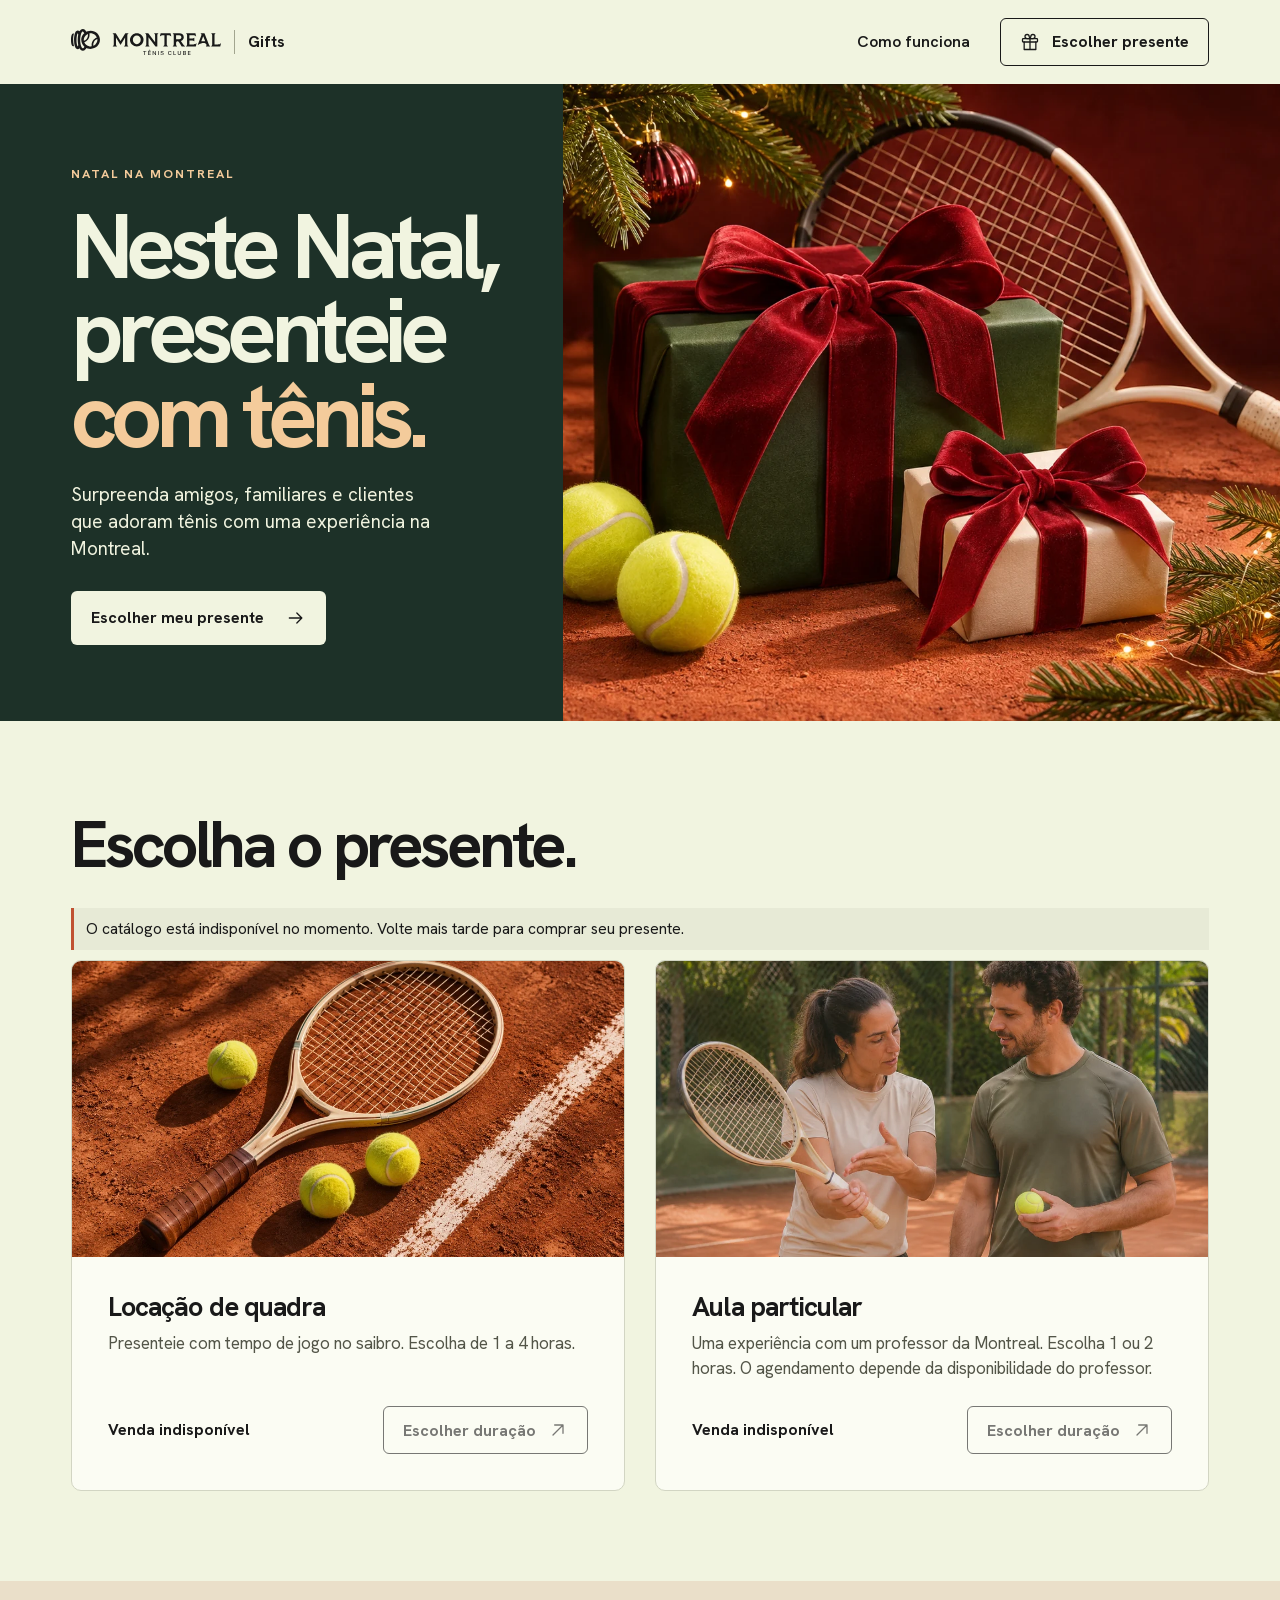
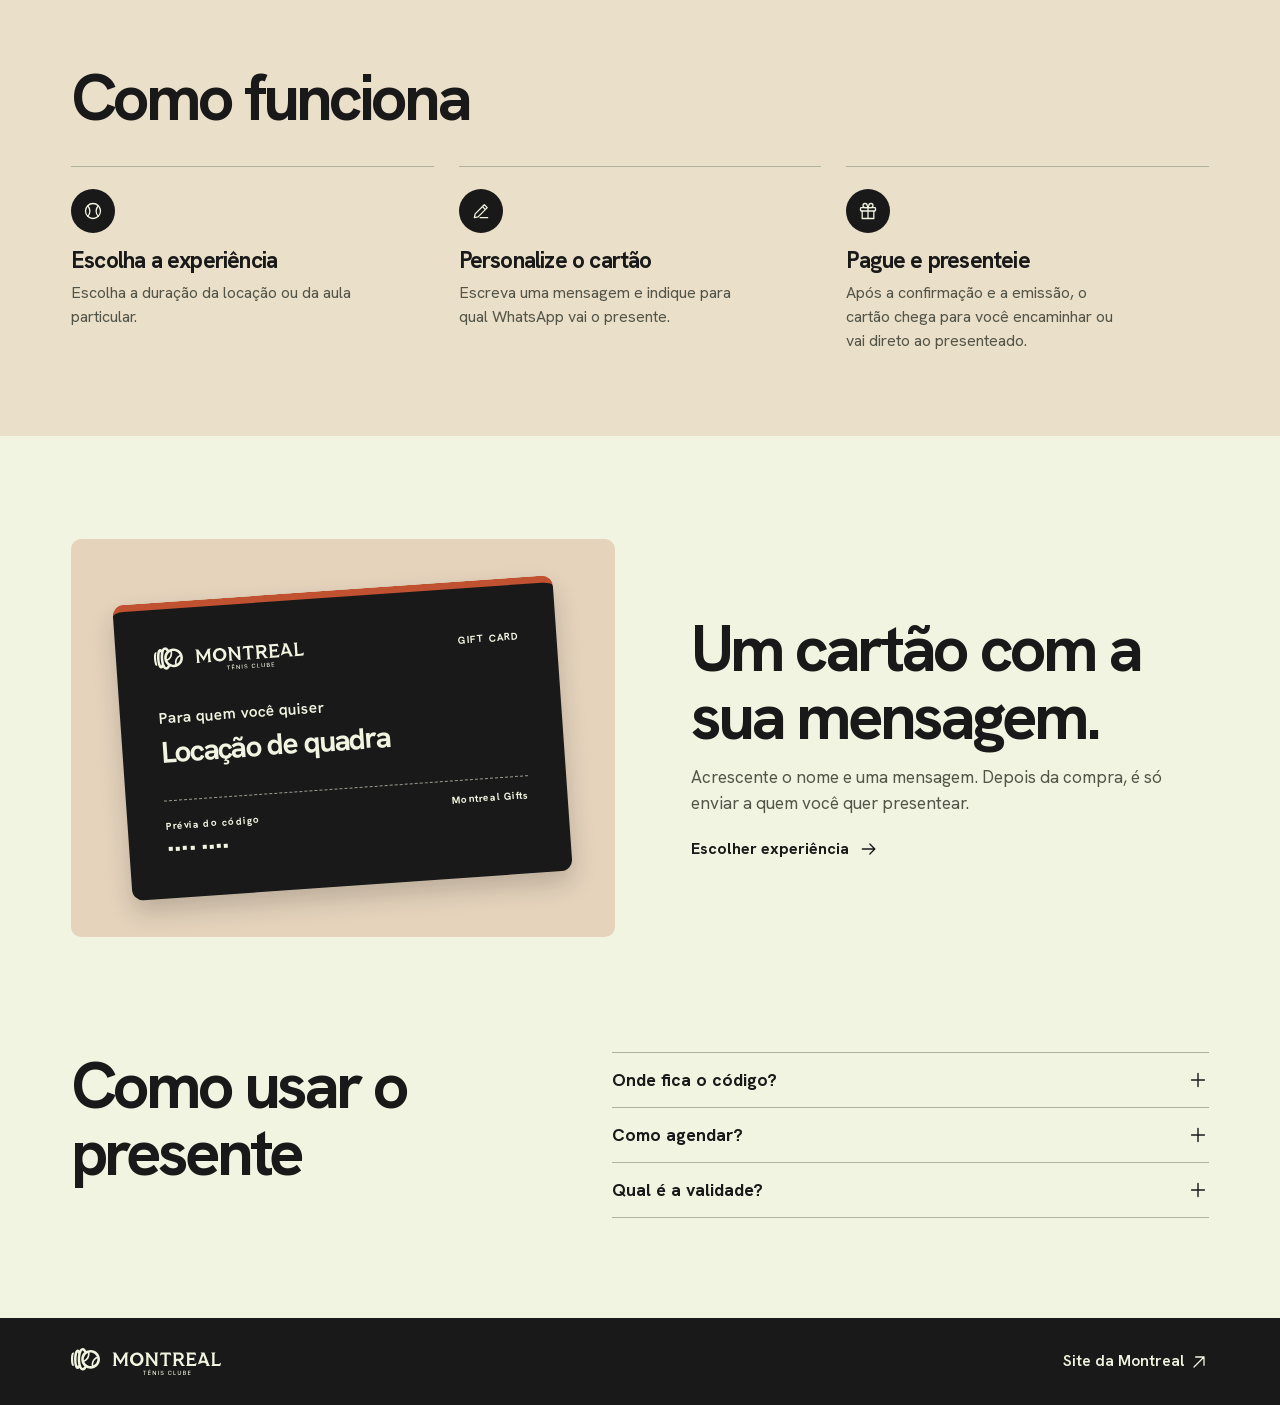
==== index.html @ d55b8c25 "Publica Montreal Gifts conectado ao Supabase" ====
<!doctype html>
<html lang="pt-BR">
<head>
  <meta charset="utf-8">
  <meta name="viewport" content="width=device-width, initial-scale=1">
  <meta name="referrer" content="no-referrer">
  <meta name="description" content="Presenteie com tênis na Montreal. Escolha a duração da locação ou da aula particular e envie o cartão por WhatsApp.">
  <meta name="theme-color" content="#F1F4E0">
  <title>Montreal Gifts — Presenteie com tênis</title>
  <link rel="icon" href="/assets/marca.svg" type="image/svg+xml">
  <link rel="preload" href="/assets/hanken-bold.ttf" as="font" type="font/ttf" crossorigin>
  <link rel="stylesheet" href="/styles.css">
  <script defer src="/card-preview.js"></script>
  <script type="module" src="/app.js"></script>
  <meta http-equiv="Content-Security-Policy" content="default-src 'self'; base-uri 'none'; form-action 'none'; object-src 'none'; frame-src 'none'; img-src 'self' https:; connect-src 'self' https://ehhjnwosqcrfwonqhfoz.supabase.co">
</head>
<body>
  <a class="skip" href="#conteudo">Pular para o conteúdo</a>
  <div id="site">
    <main id="conteudo" class="loading shell" tabindex="-1">
      <img src="/assets/logo-ink.svg" alt="Montreal Tênis" width="136" height="25">
      <p>Carregando Montreal Gifts…</p>
      <noscript>Ative o JavaScript para navegar pelo catálogo e personalizar seu presente.</noscript>
    </main>
  </div>
</body>
</html>
---- styles.css ----
@font-face{font-family:Hanken;src:url('/assets/hanken-regular.ttf') format('truetype');font-display:swap;font-weight:400}
@font-face{font-family:Hanken;src:url('/assets/hanken-semibold.ttf') format('truetype');font-display:swap;font-weight:600}
@font-face{font-family:Hanken;src:url('/assets/hanken-bold.ttf') format('truetype');font-display:swap;font-weight:700}
:root{--cream:#f1f4e0;--ink:#191919;--clay:#c05131;--clay-text:#a23a20;--muted:#535548;--paper:#fbfcf3;--line:#d2d5c3;--gutter:clamp(20px,5.55vw,88px);color:var(--ink);background:var(--cream);font-family:Hanken,Arial,sans-serif;line-height:1.5}
*,*::before,*::after{box-sizing:border-box}
body{margin:0;min-width:280px}
button,input,select,textarea{font:inherit}
button{cursor:pointer}
button:disabled{cursor:default;opacity:.58}
img{display:block;max-width:100%}
a{color:inherit}
svg{width:1.25em;height:1.25em;flex:none;vertical-align:middle}
:focus-visible{outline:3px solid #647231;outline-offset:4px}
:target{scroll-margin-top:22px}
.skip{position:fixed;top:10px;left:10px;padding:12px 18px;background:var(--ink);color:var(--cream);z-index:20;transform:translateY(-150%)}
.skip:focus{transform:none}
h1,h2,h3,p{margin:0}
h1,h2,h3{line-height:1.03}
h2{font-size:clamp(2.1rem,5.1vw,4.35rem);letter-spacing:-.061em}
h3{font-size:clamp(1.3rem,2.1vw,1.85rem);letter-spacing:-.035em}
.shell{width:min(100% - var(--gutter)*2,1320px);margin-inline:auto}
.loading{display:grid;min-height:45vh;align-content:center;gap:20px}
.topbar{min-height:84px;display:flex;align-items:center;justify-content:space-between;gap:24px}
.brand{display:inline-flex;align-items:center;gap:13px;text-decoration:none;white-space:nowrap}
.brand img{width:150px;height:auto}
.brand span{border-left:1px solid #a2a58f;padding-left:13px;font-size:1rem;font-weight:700}
nav{display:flex;align-items:center;gap:30px}
.nav-how{text-decoration:none;font-weight:600}
.nav-how:hover,.text-link:hover{text-decoration:underline}
.button{min-height:48px;display:inline-flex;justify-content:center;align-items:center;gap:12px;text-decoration:none;font-weight:700;line-height:1.2;padding:12px 19px;border:1px solid transparent;border-radius:6px;transition:background .18s,color .18s}
.nav-cta,.outline{border-color:var(--ink);background:transparent;color:var(--ink)}
.nav-cta:hover,.outline:hover:not(:disabled){color:var(--cream);background:var(--ink)}
.primary{color:var(--cream);background:var(--ink)}
.primary:hover:not(:disabled){background:#37372e}
.hero{display:grid;grid-template-columns:minmax(0,44fr) minmax(0,56fr);min-height:clamp(490px,48vw,700px)}
.hero-content{align-self:center;min-width:0;padding:clamp(40px,6vw,94px) clamp(18px,3vw,52px) clamp(40px,6vw,94px) max(var(--gutter),(100vw - 1320px)/2)}
.eyebrow{color:var(--clay-text);font-size:.78rem;letter-spacing:.16em;font-weight:700;display:inline-block}
.hero h1{margin-top:20px;font-size:clamp(3.25rem,7.1vw,7.75rem);line-height:.93;letter-spacing:-.073em;overflow-wrap:anywhere}
.hero h1 em{color:var(--clay-text);font-style:normal}
.hero p{font-size:clamp(1.05rem,1.48vw,1.3rem);max-width:34ch;margin-top:23px;line-height:1.43}
.hero-cta{margin-top:28px;min-height:54px;gap:22px}
.hero-image{position:relative;min-width:0;overflow:hidden}
.hero-image>img{position:absolute;inset:0;width:100%;height:100%;object-fit:cover;object-position:50% 50%}
.natal .hero{background:#1d3128;color:var(--cream)}
.natal .hero .eyebrow,.natal .hero h1 em{color:#f4cb9b}
.natal .hero-cta{background:var(--cream);color:var(--ink)}
.natal .hero-cta:hover{background:#ebdcb9}
.regular .hero{width:min(100% - var(--gutter)*2,1320px);margin-inline:auto;min-height:clamp(440px,44vw,635px);border-bottom:1px solid var(--line)}
.regular .hero-content{padding-left:0}
.regular .hero h1{font-size:clamp(3.65rem,8.4vw,9rem)}
.regular .hero-image{margin-bottom:24px;border-radius:8px}
.regular .hero-image>img{object-position:53% 49%}
.selection{padding-block:clamp(48px,7vw,106px)}
.section-heading{display:flex;justify-content:space-between;align-items:end;gap:16px;margin-bottom:30px}
.section-heading p{max-width:30ch;color:var(--muted);font-size:clamp(1rem,1.3vw,1.2rem)}
.products{display:grid;grid-template-columns:1fr 1fr;gap:clamp(14px,2.4vw,36px)}
.product{background:var(--paper);border-radius:10px;overflow:hidden;border:1px solid var(--line);display:flex;flex-direction:column}
.product>img{width:100%;height:auto;aspect-ratio:1.86;object-fit:cover;object-position:50% 57%}
.product:nth-child(2)>img{object-position:50% 41%}
.product-info{padding:clamp(18px,3vw,36px);flex:1;display:flex;flex-direction:column}
.product-info>p{margin-top:10px;color:var(--muted);font-size:1.05rem}
.product-action{margin-top:auto;padding-top:25px;display:flex;align-items:center;justify-content:space-between;gap:10px;font-weight:700}
.natal .product .outline:hover:not(:disabled){background:#1d3128}
.product-action button{margin-left:auto}
.how{background:#e7ead6;padding-block:clamp(45px,6.5vw,90px)}
.steps{display:grid;grid-template-columns:repeat(3,1fr);gap:25px;padding:0;margin:35px 0 0;list-style:none}
.steps li{border-top:1px solid #aeb29d;padding-top:22px}
.steps li>span{width:44px;height:44px;border-radius:50%;background:var(--ink);color:var(--cream);display:grid;place-items:center;margin-bottom:16px}
.steps h3{font-size:clamp(1.25rem,1.8vw,1.62rem)}
.steps p{color:var(--muted);margin-top:8px;max-width:32ch}
.preview-section{display:grid;grid-template-columns:1.05fr 1fr;align-items:center;gap:clamp(28px,6vw,90px);padding-block:clamp(48px,8vw,105px)}
.preview-display{padding:clamp(18px,4vw,54px);background:#dce1c7;border-radius:10px}
.natal .preview-display{background:#e5d3bc}
.preview-display .gift-art{transform:rotate(-4deg);min-height:clamp(232px,22vw,335px)}
.preview-section>div:not(.preview-display)>p,.usage p{font-size:1.075rem;color:var(--muted);margin-top:15px}
.text-link{font-weight:700;margin-top:20px;display:inline-flex;align-items:center;gap:10px;text-decoration:none}
.gift-art{min-height:232px;border-radius:11px;border-top:7px solid var(--clay);padding:clamp(17px,3vw,40px);color:var(--cream);background:var(--ink);box-shadow:0 12px 24px #19191933;container-type:inline-size;display:grid;grid-template-rows:auto 1fr auto;align-items:center;gap:clamp(15px,3vw,33px);overflow:hidden}
.art-top,.art-bottom{display:flex;align-items:center;justify-content:space-between;gap:10px;font-weight:700}
.art-top img{width:150px;height:auto}
.art-top span,.art-bottom span{font-size:clamp(.63rem,2.75cqw,.84rem);letter-spacing:.055em}
.art-body{min-width:0}
.art-recipient{font-size:clamp(.89rem,4.25cqw,1.32rem);font-weight:600;overflow-wrap:anywhere;margin-bottom:6px}
.art-title{font-size:clamp(1.6rem,8.2cqw,4.3rem);font-weight:700;letter-spacing:-.055em;line-height:1.02;overflow-wrap:anywhere}
.art-message{font-size:clamp(.83rem,3.85cqw,1.3rem);line-height:1.3;overflow-wrap:anywhere;white-space:pre-wrap;margin-top:9px}
.art-bottom{border-top:1px dashed #f1f4e099;padding-top:11px;flex-wrap:wrap;align-items:flex-start}
.art-bottom strong{display:block;letter-spacing:.075em;overflow-wrap:anywhere}
.art-rules{font-size:clamp(.82rem,3.2cqw,1.1rem);line-height:1.35;overflow-wrap:anywhere;white-space:pre-wrap}
.art-rules strong{display:block;font-weight:700}
.usage{display:grid;grid-template-columns:1fr 1.25fr;gap:clamp(24px,5vw,70px);padding-block:12px clamp(50px,8vw,100px)}
details{border-top:1px solid #afb29e}
details:last-child{border-bottom:1px solid #afb29e}
summary{cursor:pointer;list-style:none;display:flex;align-items:center;justify-content:space-between;gap:16px;min-height:54px;font-weight:700;font-size:1.1rem}
summary::-webkit-details-marker{display:none}
details[open] summary svg{transform:rotate(45deg)}
details p{margin:0 0 20px!important}
.footer{background:var(--ink);color:var(--cream);padding-block:30px}
.footer .shell{display:flex;flex-wrap:wrap;justify-content:space-between;align-items:center;gap:18px}
.footer a{text-decoration:none;font-weight:600}
.preview-bar{background:var(--ink);color:var(--cream);padding-block:8px;font-size:.87rem}
.preview-bar .shell{display:flex;flex-wrap:wrap;justify-content:space-between;align-items:center;gap:4px 12px}
.preview-bar a{padding-block:5px}
.natal .how{background:#eadfc9}
.notice,.form-status:not(:empty){border-left:3px solid var(--clay);padding:9px 12px;background:#e7ead6;margin-block:10px;font-size:.98rem}
[hidden]{display:none!important}
dialog{max-height:calc(100dvh - 16px);width:min(960px,calc(100% - 16px));max-width:none;border:1px solid var(--line);border-radius:12px;background:var(--paper);color:var(--ink);padding:0;overflow:hidden}
dialog::backdrop{background:#191919a8}
body:has(dialog[open]){overflow:hidden}
.purchase-form{--checkout-pad:clamp(14px,3vw,32px);display:flex;flex-direction:column;max-height:calc(100dvh - 18px)}
.purchase-head{display:flex;justify-content:space-between;align-items:start;gap:8px;padding:var(--checkout-pad) var(--checkout-pad) 12px}
.purchase-head h2{font-size:clamp(1.52rem,3.6vw,2.65rem);margin-top:7px}
.icon-button{width:44px;height:44px;background:transparent;border:1px solid var(--line);border-radius:5px;display:grid;place-items:center;flex:none}
.purchase-steps{display:flex;flex-wrap:wrap;gap:8px 15px;list-style:none;margin:0;padding:0 var(--checkout-pad) 13px;border-bottom:1px solid var(--line)}
.purchase-steps li{display:flex;align-items:center;gap:5px;color:var(--muted);font-size:.85rem;font-weight:600}
.purchase-steps li span{width:22px;aspect-ratio:1;display:grid;place-items:center;border:1px solid var(--line);border-radius:50%}
.purchase-steps [aria-current=step]{color:var(--ink)}
.purchase-steps [aria-current=step] span{color:var(--cream);background:var(--ink);border-color:var(--ink)}
.purchase-columns{display:grid;grid-template-columns:minmax(0,1.06fr) minmax(0,.94fr);gap:24px;align-items:start;min-height:0;overflow-y:auto;overflow-x:hidden;padding:18px var(--checkout-pad) 22px}
.purchase-flow,.purchase-summary,[data-gift-preview]{min-width:0}
.purchase-summary{position:sticky;top:0}
.purchase-summary .gift-art{width:100%;min-width:0;gap:clamp(13px,2vw,23px);padding:clamp(17px,2.4vw,29px)}
label{display:grid;gap:5px;font-weight:700}
label small{display:contents;font-weight:400}
input,textarea,select{width:100%;min-width:0;min-height:44px;padding:8px 10px;border:1px solid #969985;border-radius:5px;background:white;color:var(--ink)}
input[type=checkbox]{width:20px;height:20px;min-height:20px;accent-color:var(--ink)}
.purchase-fields{display:grid;gap:14px;align-content:start}
.purchase-choices,.purchase-contact{min-inline-size:0;margin:0;padding:0;border:0;display:grid;gap:8px}
.purchase-choices legend,.purchase-contact legend{padding:0;margin-bottom:8px;font-weight:700}
.checkout-choice{display:flex;align-items:center;gap:10px;min-height:54px;border:1px solid var(--line);border-radius:7px;padding:9px 12px;cursor:pointer;overflow-wrap:anywhere}
.checkout-choice:has(input:checked){border-color:var(--ink);background:#ebeedb}
.checkout-choice input{width:18px;height:18px;min-height:0;flex:none;margin:0;accent-color:var(--ink)}
.checkout-choice small{display:block;color:var(--muted);line-height:1.3;margin-top:2px}
.choice-price{margin-left:auto;white-space:nowrap}
.purchase-contact{border-top:1px solid var(--line);padding-top:8px;grid-template-columns:repeat(2,minmax(0,1fr))}
.purchase-contact .full-row{grid-column:1/-1}
.purchase-review{margin:0;padding:0;display:grid;gap:9px}
.purchase-review div{display:grid;grid-template-columns:minmax(0,1fr) minmax(0,1.35fr);gap:12px;padding-bottom:8px;border-bottom:1px solid var(--line)}
.purchase-review dt{color:var(--muted)}
.purchase-review dd{margin:0;font-weight:700;overflow-wrap:anywhere}
.field-help{color:var(--muted);font-size:.9rem}
.purchase-footer{border-top:1px solid var(--line);padding:10px var(--checkout-pad);background:var(--paper)}
.purchase-nav{display:grid;grid-template-columns:auto 1fr auto;align-items:center;gap:9px}
.purchase-nav [data-previous]{grid-column:1}
.purchase-nav [data-next]{grid-column:3}
.purchase-total{grid-column:2;justify-self:end;display:flex;align-items:baseline;gap:8px;white-space:nowrap}
.purchase-total strong{font-size:1.2rem}
.purchase-footer .form-status:empty{display:none}
.simple-page{min-height:65vh;padding-block:32px 70px;max-width:790px}
.simple-page h1{font-size:clamp(2.4rem,7vw,4.2rem);letter-spacing:-.06em;margin-bottom:22px}
.simple-page>p{margin-block:12px}
.card-access{display:grid;gap:12px;max-width:390px;margin-block:24px}
.card-access label{display:grid;gap:6px}
.card-actions{display:flex;flex-wrap:wrap;gap:10px;margin-block:18px}
.card-content{display:grid;gap:18px}
.card-content .gift-art{min-height:295px}
.admin{padding-block:32px 70px}
.admin h1{font-size:clamp(2rem,5vw,3.5rem);letter-spacing:-.05em}
.admin h2{font-size:clamp(1.6rem,3vw,2.45rem)}
.admin a:not(.button){font-weight:700}
.admin-toolbar,.admin-filters,.admin-actions{display:flex;flex-wrap:wrap;align-items:end;gap:12px;margin-block:16px}
.admin-toolbar{justify-content:space-between}
.admin-filters label{min-width:135px}
.metrics{display:grid;grid-template-columns:repeat(auto-fit,minmax(130px,1fr));gap:10px;margin:18px 0}
.metrics div,.admin-panel{background:var(--paper);border:1px solid var(--line);border-radius:8px;padding:15px}
.metrics dt{color:var(--muted);font-size:.86rem}
.metrics dd{font-size:1.55rem;font-weight:700;margin:0}
.table-scroll{overflow:auto;background:var(--paper);border:1px solid var(--line);border-radius:6px}
table{width:100%;border-collapse:collapse;text-align:left;font-size:.92rem}
td,th{padding:10px 12px;border-bottom:1px solid var(--line);white-space:nowrap}
th{background:#e7ead6}
.admin-panel{margin-top:18px}
.admin-panel h2,.admin-panel h3{margin-bottom:14px}
.admin-panel p{overflow-wrap:anywhere}
.admin-form{display:grid;gap:12px;max-width:760px;margin-top:14px}
.admin-form fieldset{display:grid;gap:10px;border:1px solid var(--line);min-width:0}
.admin-form legend{font-weight:700}
.option-settings{margin-top:14px;padding-block:3px 10px}
.check-label{display:flex;align-items:center;gap:10px}
.admin-login{max-width:415px}
.order-meta{display:grid;grid-template-columns:repeat(auto-fit,minmax(190px,1fr));gap:8px 18px;margin:0}
.order-meta dt{font-weight:700}
.order-meta dd{margin:0;overflow-wrap:anywhere}
@media(max-width:760px){
  .topbar{min-height:66px;gap:12px}
  .brand{gap:8px}.brand span{padding-left:8px}
  .nav-how{display:none}.nav-cta{min-height:44px;padding:9px 10px;font-size:.86rem;gap:6px}
  .hero,.regular .hero{grid-template-columns:1fr;min-height:0}
  .hero-content{padding:39px var(--gutter) 37px}
  .hero h1,.regular .hero h1{font-size:clamp(3.15rem,13vw,6.4rem);margin-top:14px}
  .hero p{margin-top:16px}.hero-cta{margin-top:20px}
  .hero-image{min-height:0;aspect-ratio:1.29}
  .regular .hero-content{padding:26px 0 30px}
  .regular .hero-image{margin-bottom:18px}
  .regular .hero-image>img{object-position:56% 50%}
  .section-heading,.preview-section,.usage{display:grid;grid-template-columns:1fr}
  .steps{gap:18px}.steps li{padding-top:16px}
}
@media(max-width:530px){
  .products,.steps,.purchase-columns{grid-template-columns:1fr}
  .steps{margin-top:22px}
  .steps li{display:grid;grid-template-columns:44px 1fr;column-gap:14px}
  .steps li>span{grid-row:span 2;margin:0}
  .steps p{margin-top:5px}
  .gift-art{min-height:223px}
  .purchase-nav [data-next]{grid-column:1/-1}
  .purchase-steps{gap:6px 9px}
  .purchase-steps li{font-size:.75rem}
  .purchase-steps li span{width:18px}
  .nav-cta{min-width:44px}
  .nav-cta span{display:none}
}
@media(min-width:531px) and (max-width:690px){.purchase-columns{grid-template-columns:minmax(0,1fr)}}
@media(max-width:690px){.purchase-summary{position:static}}
@media(max-width:365px){.purchase-contact{grid-template-columns:minmax(0,1fr)}}
@container (max-width:230px){.art-top span{display:none}}
@media(prefers-reduced-motion:reduce){*,*::before,*::after{scroll-behavior:auto!important;transition:none!important}}
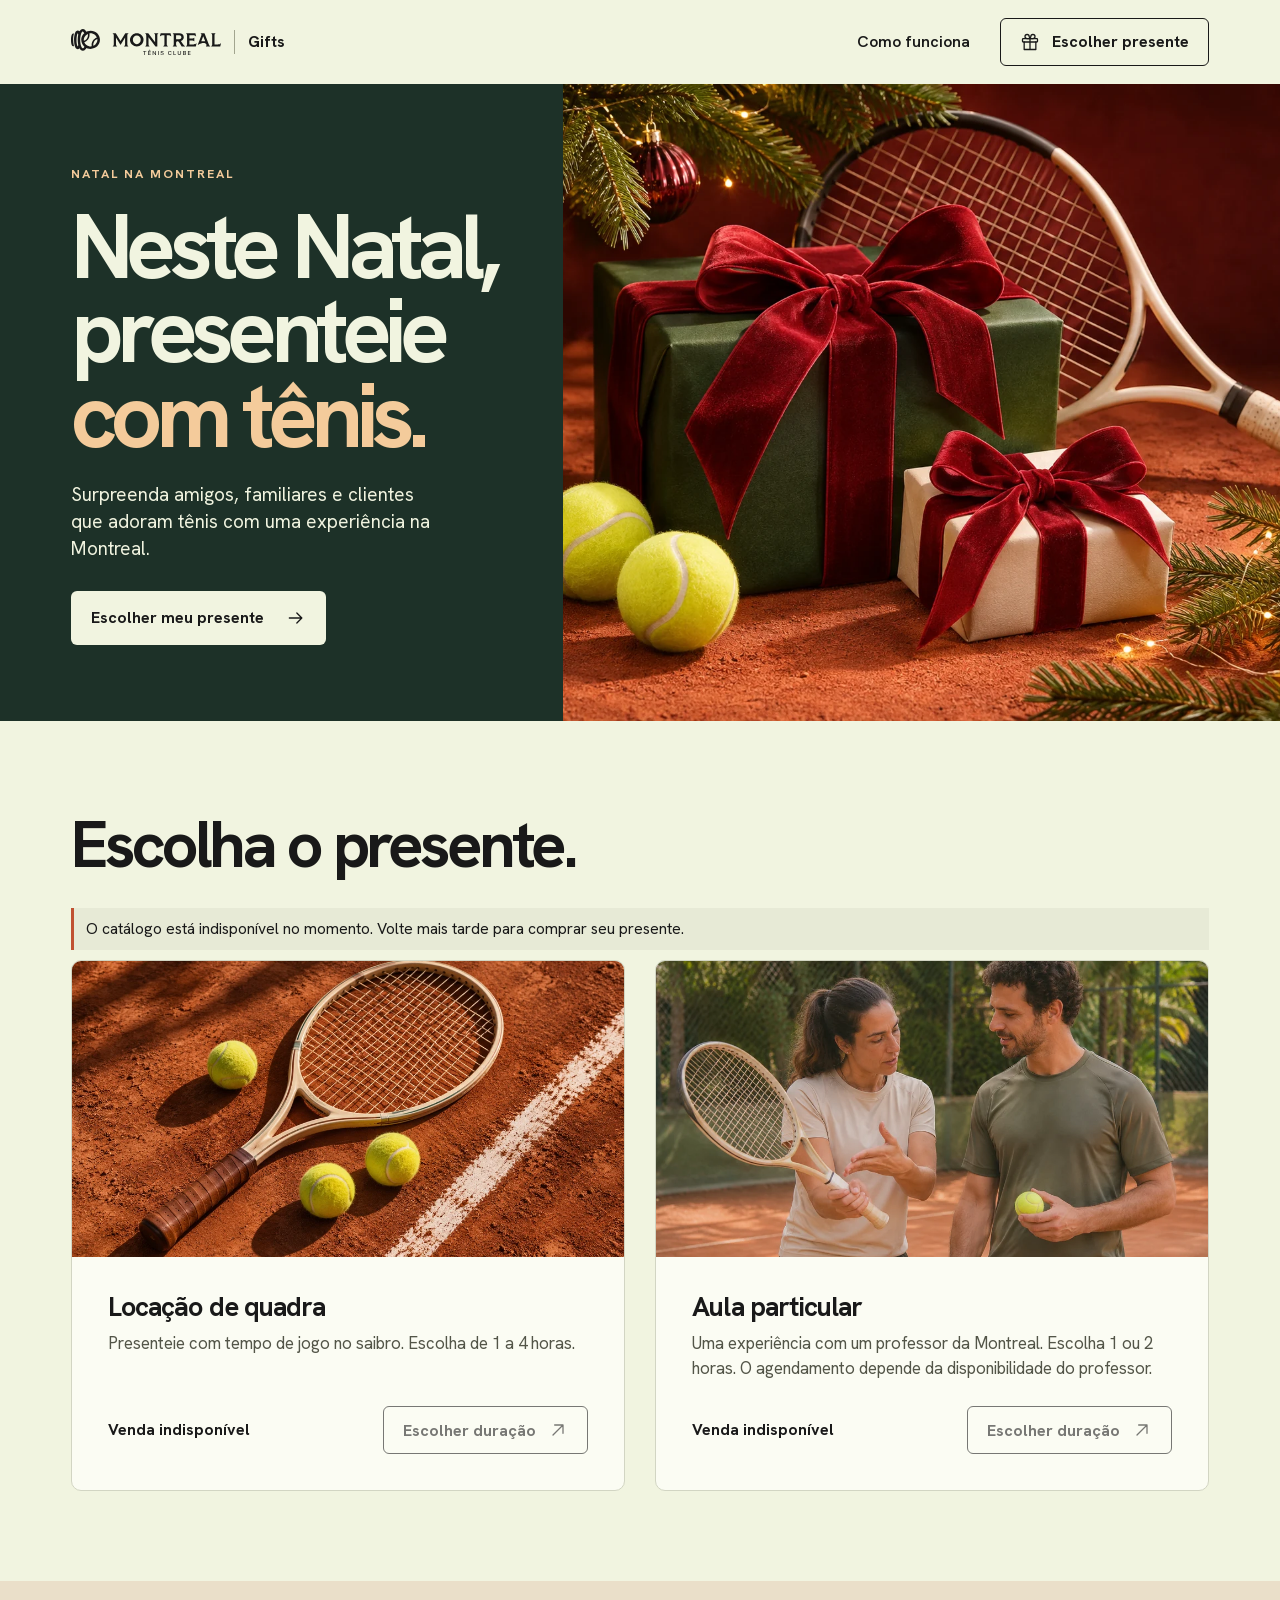
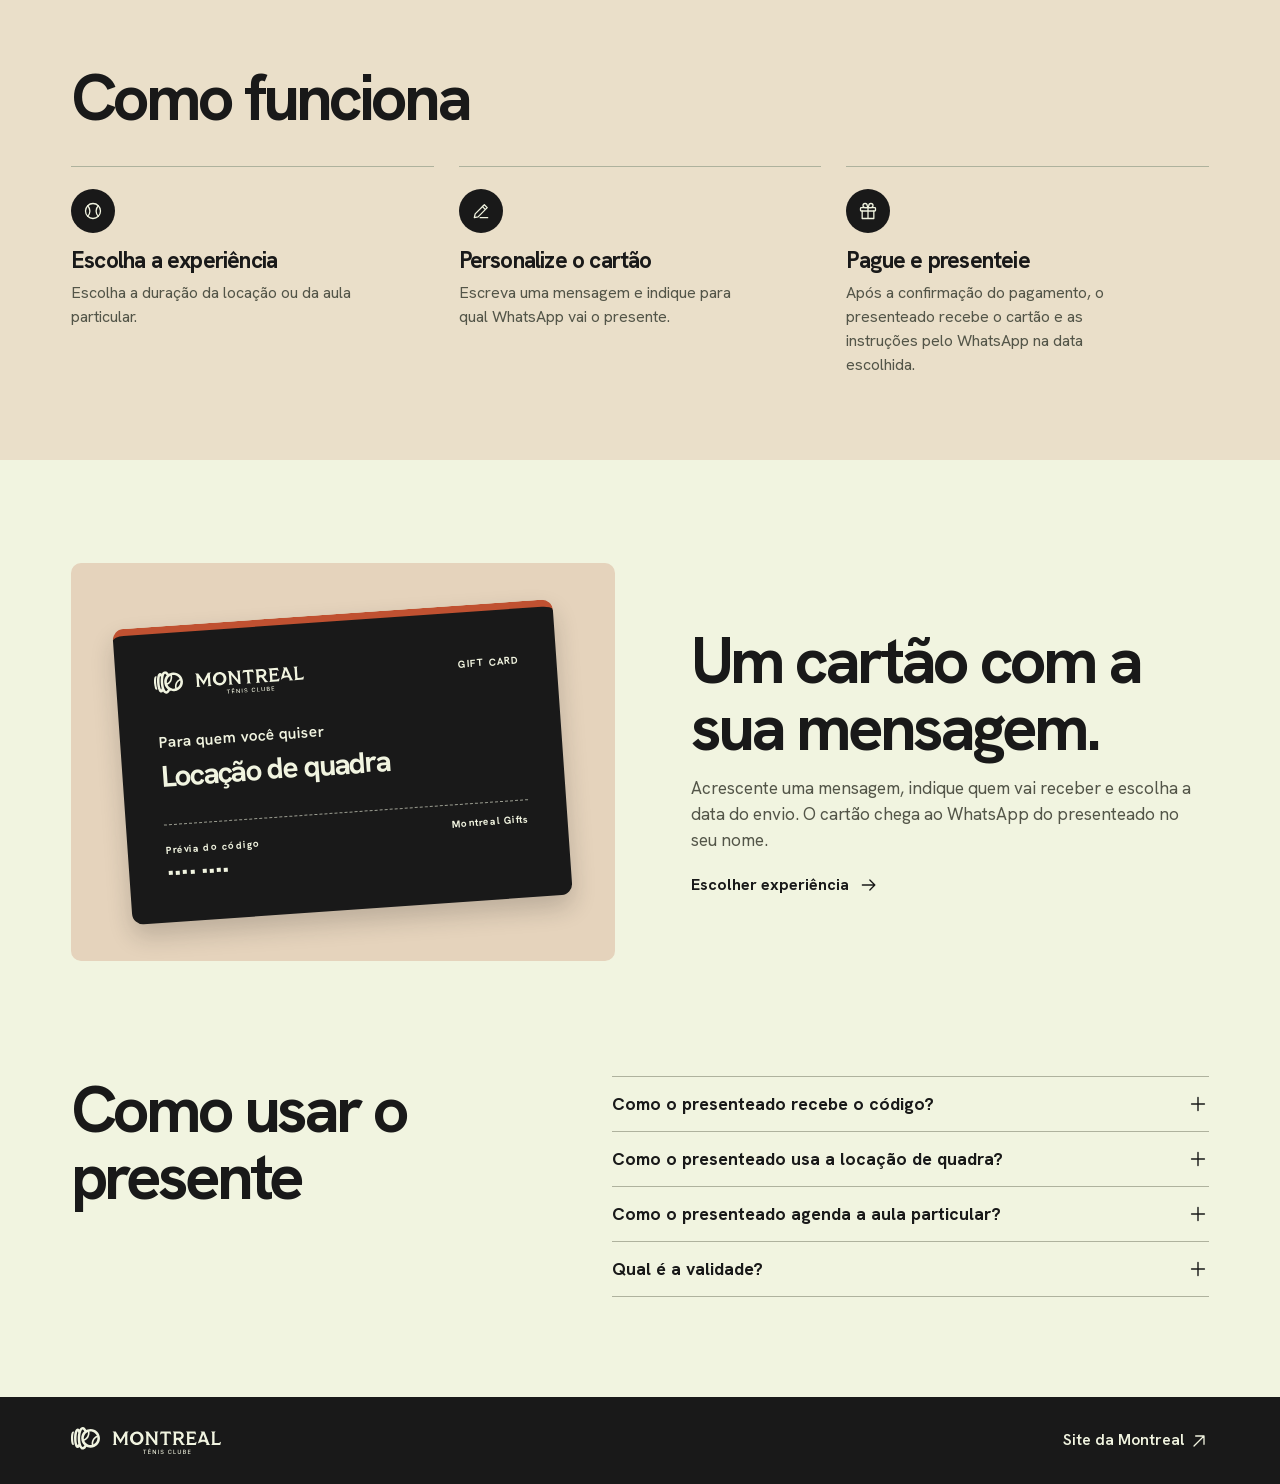
==== commit dbd58246: "Explain voucher use and secretary scheduling" ====
--- a/index.html
+++ b/index.html
@@ -12,7 +12,7 @@
   <link rel="stylesheet" href="/styles.css">
   <script defer src="/card-preview.js"></script>
   <script type="module" src="/app.js"></script>
-  <meta http-equiv="Content-Security-Policy" content="default-src 'self'; base-uri 'none'; form-action 'none'; object-src 'none'; frame-src 'none'; img-src 'self' https:; connect-src 'self' https://ehhjnwosqcrfwonqhfoz.supabase.co">
+  <meta http-equiv="Content-Security-Policy" content="default-src 'self'; base-uri 'none'; form-action 'none'; object-src 'none'; script-src 'self' https://challenges.cloudflare.com; frame-src https://challenges.cloudflare.com; img-src 'self' https:; connect-src 'self' https://challenges.cloudflare.com https://ehhjnwosqcrfwonqhfoz.supabase.co">
 </head>
 <body>
   <a class="skip" href="#conteudo">Pular para o conteúdo</a>
